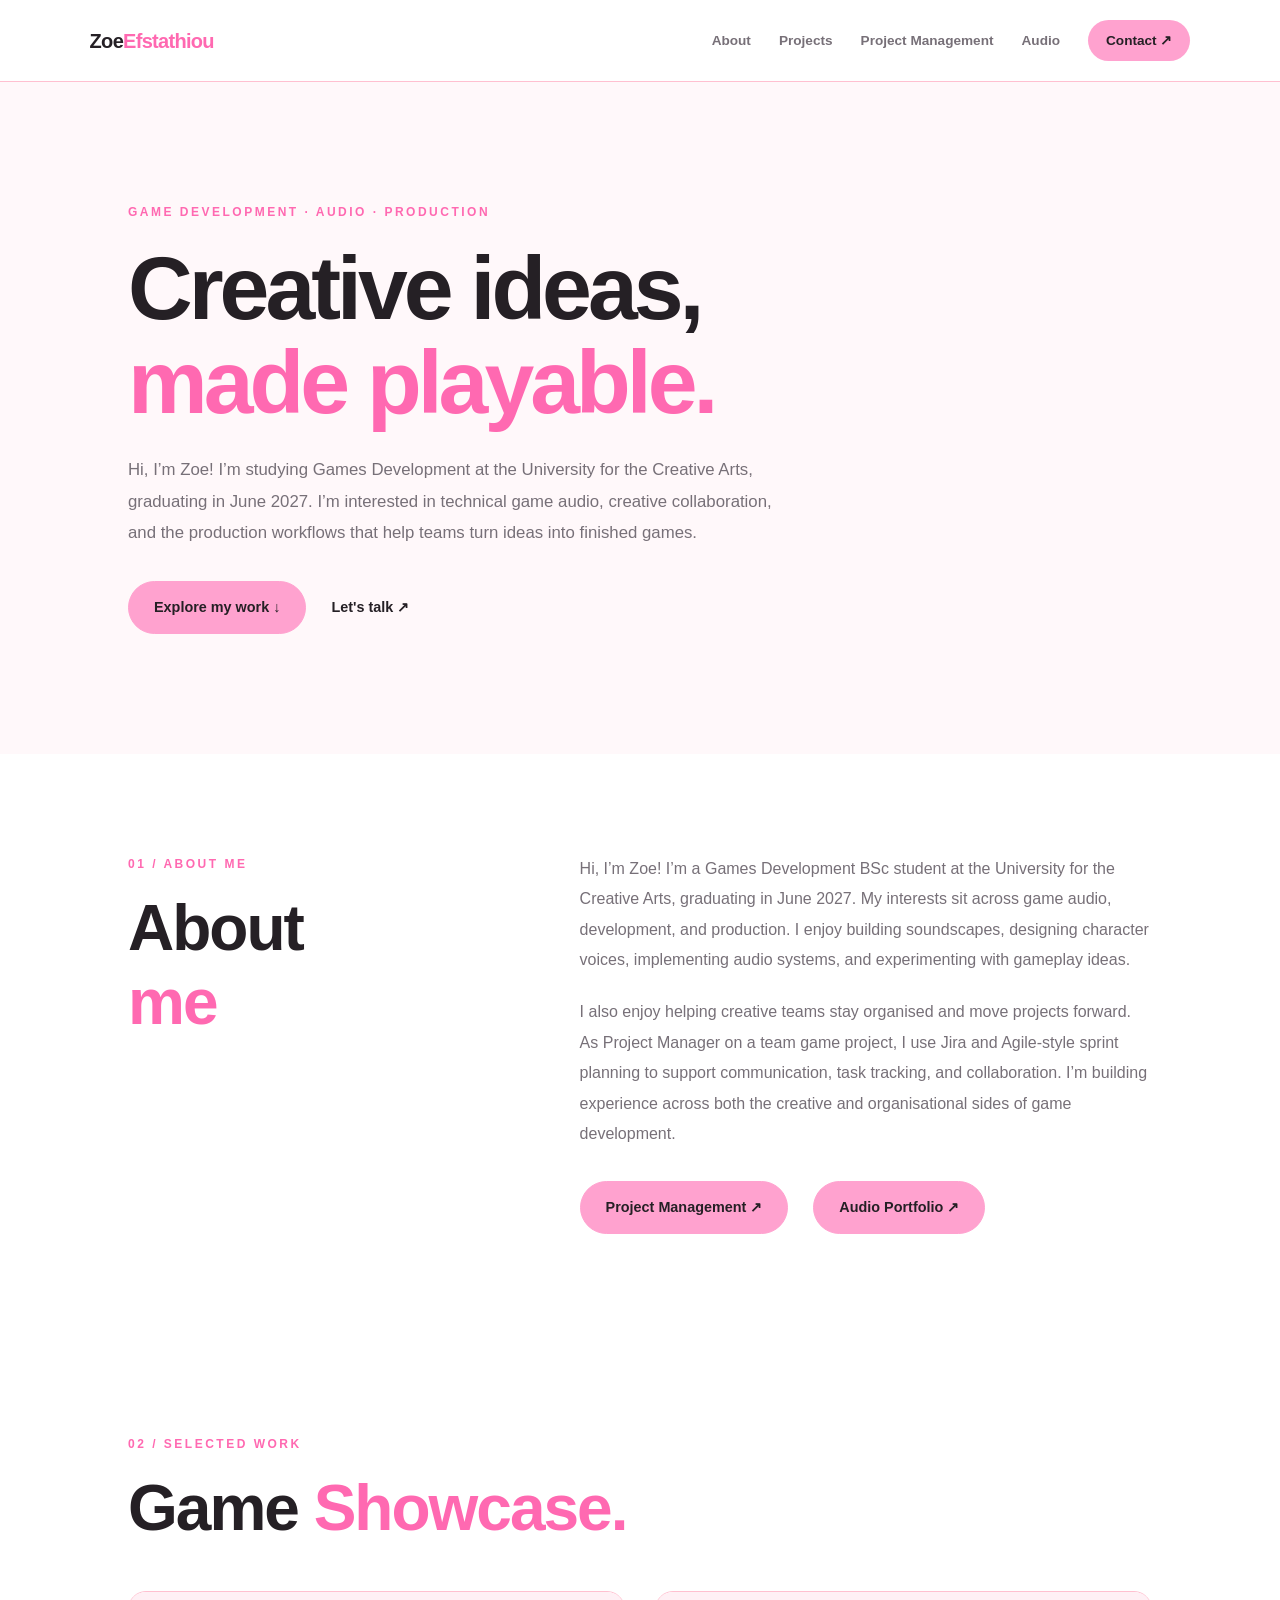
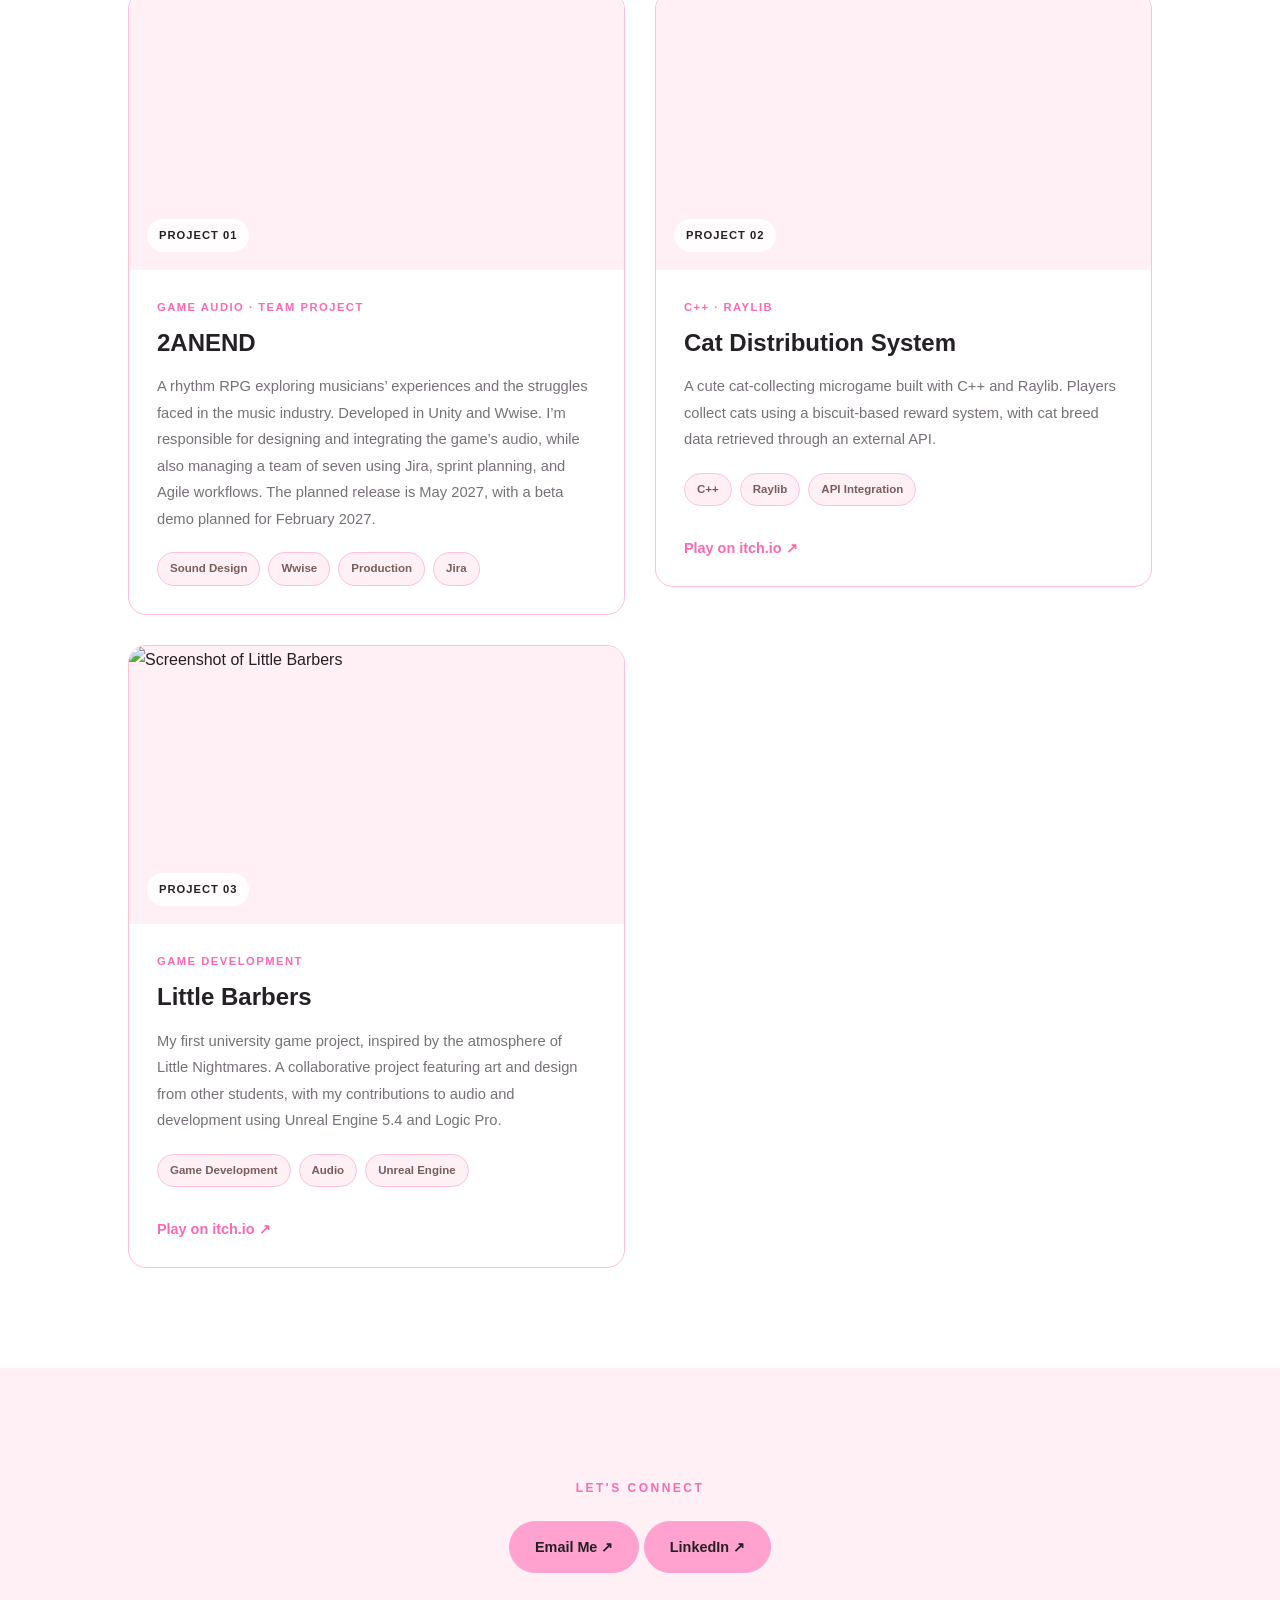
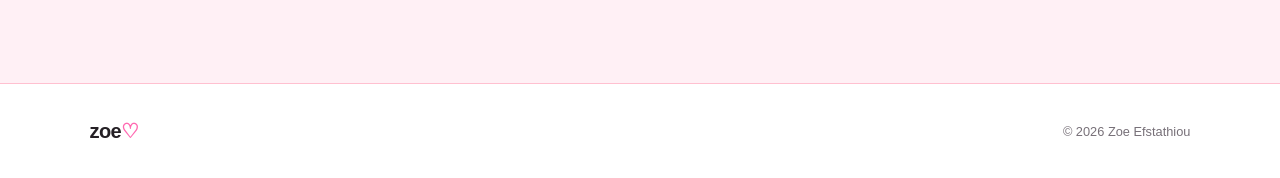
==== index.html @ ca90ed52 "first commit" ====
<!DOCTYPE html>
<html lang="en">
<head>
  <meta charset="UTF-8">
  <meta name="viewport" content="width=device-width, initial-scale=1.0">
  <meta name="description" content="Zoe Efstathiou — Game Development, Audio and Project Management.">
  <title>Zoe Efstathiou | Game Development, Audio & Production</title>
  <link rel="stylesheet" href="style.css">
  <script src="script.js" defer></script>
</head>
<body>
  <header class="navbar">
    <a href="index.html" class="logo">Zoe<span>Efstathiou</span></a>
    <nav>
      <a href="#about">About</a>
      <a href="#projects">Projects</a>
      <a href="project-management.html">Project Management</a>
      <a href="audio.html">Audio</a>
      <a href="#contact" class="nav-button">Contact ↗</a>
    </nav>
  </header>

  <main>
    <section class="hero" id="home">
      <div class="hero-text">
        <p class="eyebrow">GAME DEVELOPMENT · AUDIO · PRODUCTION</p>
        <h1>Creative ideas,<br><span>made playable.</span></h1>
        <p class="intro">
          Hi, I’m Zoe! I’m studying Games Development at the University for
          the Creative Arts, graduating in June 2027. I’m interested in
          technical game audio, creative collaboration, and the production
          workflows that help teams turn ideas into finished games.
        </p>
        <div class="hero-buttons">
          <a href="#projects" class="button">Explore my work ↓</a>
          <a href="#contact" class="text-link">Let's talk ↗</a>
        </div>
      </div>
    </section>

    <section class="section about" id="about">
      <div class="section-heading">
        <p class="eyebrow">01 / ABOUT ME</p>
        <h2>About<br><span>me</span></h2>
      </div>

      <div class="about-content">
        <p>
          Hi, I’m Zoe! I’m a Games Development BSc student at the University
          for the Creative Arts, graduating in June 2027. My interests sit
          across game audio, development, and production. I enjoy building
          soundscapes, designing character voices, implementing audio systems,
          and experimenting with gameplay ideas.
        </p>

        <p>
          I also enjoy helping creative teams stay organised and move projects
          forward. As Project Manager on a team game project, I use Jira and
          Agile-style sprint planning to support communication, task tracking,
          and collaboration. I’m building experience across both the creative
          and organisational sides of game development.
        </p>

        <div class="hero-buttons">
          <a class="button" href="project-management.html">Project Management ↗</a>
          <a class="button" href="audio.html">Audio Portfolio ↗</a>
        </div>
      </div>
    </section>

    <section class="section projects" id="projects">
      <div class="section-title">
        <div>
          <p class="eyebrow">02 / SELECTED WORK</p>
          <h2>Game <span>Showcase.</span></h2>
        </div>
      </div>

      <div class="project-grid">
        <article class="project-card">
          <div class="project-art">
            <img
              class="project-image"
              src="images/titlescreen.png"
              alt="Title screen for 2ANEND"
              onerror="this.style.display='none'">
            <span class="project-number">PROJECT 01</span>
          </div>

          <div class="project-info">
            <p class="project-type">GAME AUDIO · TEAM PROJECT</p>
            <h3>2ANEND</h3>
            <p>
              A rhythm RPG exploring musicians’ experiences and the struggles
              faced in the music industry. Developed in Unity and Wwise. I’m
              responsible for designing and integrating the game’s audio,
              while also managing a team of seven using Jira, sprint planning,
              and Agile workflows. The planned release is May 2027, with a
              beta demo planned for February 2027.
            </p>
            <div class="tags">
              <span>Sound Design</span>
              <span>Wwise</span>
              <span>Production</span>
              <span>Jira</span>
            </div>
          </div>
        </article>

        <article class="project-card">
          <div class="project-art">
            <img
              class="project-image"
              src="images/cat-distribution.png"
              alt="Screenshot of Cat Distribution System"
              onerror="this.style.display='none'">
            <span class="project-number">PROJECT 02</span>
          </div>

          <div class="project-info">
            <p class="project-type">C++ · RAYLIB</p>
            <h3>Cat Distribution System</h3>
            <p>
              A cute cat-collecting microgame built with C++ and Raylib.
              Players collect cats using a biscuit-based reward system,
              with cat breed data retrieved through an external API.
            </p>
            <div class="tags">
              <span>C++</span>
              <span>Raylib</span>
              <span>API Integration</span>
            </div>
          </div>

          <a
            href="https://princessbleach.itch.io/gatcha-cat-wars"
            target="_blank"
            rel="noopener noreferrer"
            class="project-link">
            Play on itch.io ↗
          </a>
        </article>

        <article class="project-card">
          <div class="project-art">
            <img
              class="project-image"
              src="https://img.itch.zone/aW1hZ2UvMzQ2MDA4My8yMDY1NTMwNy5qcGVn/original/nxBTI%2F.jpeg"
              alt="Screenshot of Little Barbers">
            <span class="project-number">PROJECT 03</span>
          </div>

          <div class="project-info">
            <p class="project-type">GAME DEVELOPMENT</p>
            <h3>Little Barbers</h3>
            <p>
              My first university game project, inspired by the atmosphere
              of Little Nightmares. A collaborative project featuring art
              and design from other students, with my contributions to audio
              and development using Unreal Engine 5.4 and Logic Pro.
            </p>
            <div class="tags">
              <span>Game Development</span>
              <span>Audio</span>
              <span>Unreal Engine</span>
            </div>
          </div>

          <a
            href="https://princessbleach.itch.io/littlebarbers"
            target="_blank"
            rel="noopener noreferrer"
            class="project-link">
            Play on itch.io ↗
          </a>
        </article>
      </div>
    </section>

   
<section class="contact" id="contact">
  <p class="eyebrow">LET'S CONNECT</p>

  



  <div class="contact-buttons">
    <a
      class="button contact-button"
      href="mailto:YOUR-EMAIL@example.com">
      Email Me ↗
    </a>

    <a
      class="button contact-button linkedin-button"
      href="https://uk.linkedin.com/in/zoe-e-561929243"
      target="_blank"
      rel="noopener noreferrer">
      LinkedIn ↗
    </a>
  </div>
</section>

  </main>

  <footer>
    <a href="index.html" class="logo">zoe<span>♡</span></a>
    <p>© <span id="year">2026</span> Zoe Efstathiou</p>
  </footer>
</body>
</html>
---- style.css ----
/* ========================================
   ZOE EFSTATHIOU — PORTFOLIO STYLESHEET
   White & Pink Theme — No Gradients
   ======================================== */

/* ---------- COLOURS & VARIABLES ---------- */

:root {
  --pink: #ffa2cf;
  --pink-light: #fff0f5;
  --pink-dark: #ff69b1;
  --white: #ffffff;
  --off-white: #fff8fa;
  --black: #252025;
  --grey: #777078;
  --light-grey: #ffffff;
  --border: #ffc0d0;
  --font-main: Arial, Helvetica, sans-serif;
  --transition: 0.25s ease;
}

/* ---------- RESET ---------- */

* {
  margin: 0;
  padding: 0;
  box-sizing: border-box;
}

html {
  scroll-behavior: smooth;
  scroll-padding-top: 100px;
}

body {
  background: var(--white);
  color: var(--black);
  font-family: var(--font-main);
  line-height: 1.7;
  overflow-x: hidden;
}

img {
  display: block;
  max-width: 100%;
}

a {
  color: inherit;
  text-decoration: none;
  transition: color var(--transition);
}

button,
a {
  -webkit-tap-highlight-color: transparent;
}

::selection {
  background: var(--pink);
  color: var(--black);
}

/* ---------- NAVIGATION ---------- */

.navbar {
  position: sticky;
  top: 0;
  z-index: 1000;

  display: flex;
  justify-content: space-between;
  align-items: center;
  gap: 30px;

  padding: 20px 7%;
  background: rgba(255, 255, 255, 0.94);
  border-bottom: 1px solid var(--border);
  backdrop-filter: blur(12px);
}

.logo {
  font-size: 1.25rem;
  font-weight: 800;
  letter-spacing: -0.7px;
  white-space: nowrap;
}

.logo span {
  color: var(--pink-dark);
}

.navbar nav {
  display: flex;
  align-items: center;
  justify-content: flex-end;
  gap: 28px;
  flex-wrap: wrap;
}

.navbar nav a {
  font-size: 0.85rem;
  font-weight: 600;
  color: var(--grey);
}

.navbar nav a:hover,
.navbar nav a[aria-current="page"] {
  color: var(--pink-dark);
}

.navbar nav .nav-button {
  padding: 9px 18px;
  background: var(--pink);
  color: var(--black);
  border-radius: 30px;
}

.navbar nav .nav-button:hover {
  background: var(--pink-dark);
  color: var(--white);
}

/* ---------- HERO ---------- */

.hero {
  min-height: 570px;
  padding: 120px 10%;

  display: flex;
  align-items: center;

  /* Solid background — no gradient */
  background: var(--off-white);
}

.hero-text {
  width: 100%;
  max-width: 850px;
}

.eyebrow {
  margin-bottom: 18px;
  color: var(--pink-dark);
  font-size: 0.75rem;
  font-weight: 800;
  letter-spacing: 2.5px;
  text-transform: uppercase;
}

.hero h1 {
  margin-bottom: 25px;
  font-size: clamp(3rem, 7vw, 6rem);
  font-weight: 800;
  line-height: 1.05;
  letter-spacing: -4px;
}

.hero h1 span,
.section-heading h2 span,
.section-title h2 span,
.contact h2 span {
  color: var(--pink-dark);
}

.intro {
  max-width: 650px;
  color: var(--grey);
  font-size: 1.05rem;
  line-height: 1.9;
}

.hero-buttons {
  display: flex;
  align-items: center;
  flex-wrap: wrap;
  gap: 25px;
  margin-top: 32px;
}

.button {
  display: inline-flex;
  justify-content: center;
  align-items: center;

  padding: 13px 25px;
  border: 1px solid var(--pink);
  border-radius: 30px;

  background: var(--pink);
  color: var(--black);

  font-size: 0.9rem;
  font-weight: 700;

  transition:
    background var(--transition),
    color var(--transition),
    transform var(--transition);
}

.button:hover {
  background: var(--pink-dark);
  border-color: var(--pink-dark);
  color: var(--white);
  transform: translateY(-3px);
}

.text-link {
  font-size: 0.9rem;
  font-weight: 700;
}

.text-link:hover {
  color: var(--pink-dark);
}

/* ---------- GENERAL SECTIONS ---------- */

.section {
  padding: 100px 10%;
}

.section-heading {
  margin-bottom: 45px;
}

.section-heading h2,
.section-title h2 {
  font-size: clamp(2.4rem, 5vw, 4rem);
  font-weight: 800;
  line-height: 1.15;
  letter-spacing: -2px;
}

.section-description {
  margin-top: 15px;
  color: var(--grey);
}

.section-title {
  display: flex;
  justify-content: space-between;
  align-items: flex-end;
  margin-bottom: 45px;
}

/* ---------- ABOUT ---------- */

.about {
  display: grid;
  grid-template-columns: 0.8fr 1.2fr;
  gap: 70px;
  align-items: start;
}

.about-content {
  max-width: 760px;
}

.about-content > p {
  margin-bottom: 22px;
  color: var(--grey);
  font-size: 1rem;
  line-height: 1.9;
}

.about-content strong {
  color: var(--black);
}

/* ---------- PROJECT GRID ---------- */

.project-grid {
  display: grid;
  grid-template-columns: repeat(2, minmax(0, 1fr));
  gap: 30px;
  align-items: start;
}

.project-card {
  overflow: hidden;
  background: var(--white);
  border: 1px solid var(--border);
  border-radius: 18px;

  transition:
    transform var(--transition),
    box-shadow var(--transition);
}

.project-card:hover {
  transform: translateY(-5px);
  box-shadow: 0 15px 35px rgba(190, 120, 120, 0.12);
}

.project-art {
  position: relative;
  min-height: 220px;
  aspect-ratio: 16 / 9;
  overflow: hidden;

  display: flex;
  justify-content: center;
  align-items: center;

  background: var(--pink-light);
}

.project-image {
  width: 100%;
  height: 100%;
  min-height: 220px;
  object-fit: cover;
  transition: transform 0.4s ease;
}

.project-card:hover .project-image {
  transform: scale(1.04);
}

.project-number {
  position: absolute;
  left: 18px;
  bottom: 18px;

  padding: 7px 12px;
  border-radius: 20px;

  background: rgba(255, 255, 255, 0.9);
  color: var(--black);

  font-size: 0.7rem;
  font-weight: 800;
  letter-spacing: 1px;
}

.project-info {
  padding: 28px;
}

.project-type {
  margin-bottom: 10px;
  color: var(--pink-dark);
  font-size: 0.7rem;
  font-weight: 800;
  letter-spacing: 1.5px;
}

.project-info h3,
.project-content h3,
.soundcloud-card h3 {
  margin-bottom: 15px;
  font-size: 1.5rem;
  line-height: 1.3;
}

.project-info > p:not(.project-type) {
  margin-bottom: 18px;
  color: var(--grey);
  font-size: 0.92rem;
  line-height: 1.8;
}

.tags {
  display: flex;
  flex-wrap: wrap;
  gap: 8px;
  margin-top: 20px;
}

.tags span {
  padding: 6px 12px;
  border: 1px solid var(--border);
  border-radius: 20px;

  background: var(--pink-light);
  color: #795c5c;

  font-size: 0.72rem;
  font-weight: 600;
}

.project-link {
  display: inline-block;
  margin: 0 28px 25px;
  color: var(--pink-dark);
  font-size: 0.9rem;
  font-weight: 700;
}

.project-link:hover {
  color: var(--black);
}

/* ---------- AUDIO SHOWCASE ---------- */

.soundcloud-grid {
  display: grid;
  grid-template-columns: repeat(2, minmax(0, 1fr));
  gap: 30px;
  align-items: start;
}

.soundcloud-card {
  min-width: 0;
  padding: 25px;

  border: 1px solid var(--border);
  border-radius: 18px;
  background: var(--off-white);
}

.track-number {
  margin-bottom: 12px;
  color: var(--pink-dark);
  font-size: 0.7rem;
  font-weight: 800;
  letter-spacing: 1.5px;
}

.soundcloud-card h3 {
  margin-bottom: 20px;
}

.soundcloud-card iframe {
  display: block;
  width: 100%;
  max-width: 100%;
  border: 0;
  border-radius: 8px;
}

.soundcloud-caption {
  margin-top: 18px;
  font-size: 0.85rem;
  font-weight: 700;
}

.soundcloud-caption a {
  color: var(--pink-dark);
}

.soundcloud-caption a:hover {
  color: var(--black);
}

/* ---------- CONTACT ---------- */

.contact {
  padding: 110px 10%;
  text-align: center;

  /* Solid light-pink background — no gradient */
  background: var(--pink-light);
}

.contact h2 {
  margin-bottom: 25px;
  font-size: clamp(2.7rem, 6vw, 5rem);
  font-weight: 800;
  line-height: 1.1;
  letter-spacing: -3px;
}

.contact > p:not(.eyebrow) {
  max-width: 550px;
  margin: 0 auto 30px;
  color: var(--grey);
}

.contact-button {
  margin-top: 5px;
}

/* ---------- FOOTER ---------- */

footer {
  display: flex;
  justify-content: space-between;
  align-items: center;
  gap: 20px;

  padding: 30px 7%;
  border-top: 1px solid var(--border);
  background: var(--white);
}

footer p {
  color: var(--grey);
  font-size: 0.8rem;
}

/* ---------- ACCESSIBILITY ---------- */

a:focus-visible,
button:focus-visible {
  outline: 3px solid var(--pink-dark);
  outline-offset: 4px;
}

/* ---------- RESPONSIVE DESIGN ---------- */

@media (max-width: 900px) {
  .navbar {
    padding: 18px 5%;
    align-items: flex-start;
  }

  .navbar nav {
    gap: 15px;
  }

  .about {
    grid-template-columns: 1fr;
    gap: 25px;
  }

  .project-grid,
  .soundcloud-grid {
    grid-template-columns: 1fr;
  }

  .hero,
  .section,
  .contact {
    padding-left: 7%;
    padding-right: 7%;
  }
}

@media (max-width: 600px) {
  .navbar {
    position: relative;
    flex-direction: column;
    align-items: flex-start;
    gap: 15px;
  }

  .navbar nav {
    justify-content: flex-start;
    gap: 12px 18px;
  }

  .navbar nav a {
    font-size: 0.8rem;
  }

  .hero {
    min-height: auto;
    padding-top: 85px;
    padding-bottom: 85px;
  }

  .hero h1 {
    font-size: clamp(2.8rem, 12vw, 4.5rem);
    letter-spacing: -2px;
  }

  .hero-buttons {
    align-items: flex-start;
    gap: 18px;
  }

  .section {
    padding-top: 70px;
    padding-bottom: 70px;
  }

  .section-heading h2,
  .section-title h2 {
    letter-spacing: -1px;
  }

  .project-info {
    padding: 22px;
  }

  .soundcloud-card {
    padding: 18px;
  }

  .contact {
    padding-top: 80px;
    padding-bottom: 80px;
  }

  .contact h2 {
    letter-spacing: -1.5px;
  }

  footer {
    padding: 25px 6%;
  }
}
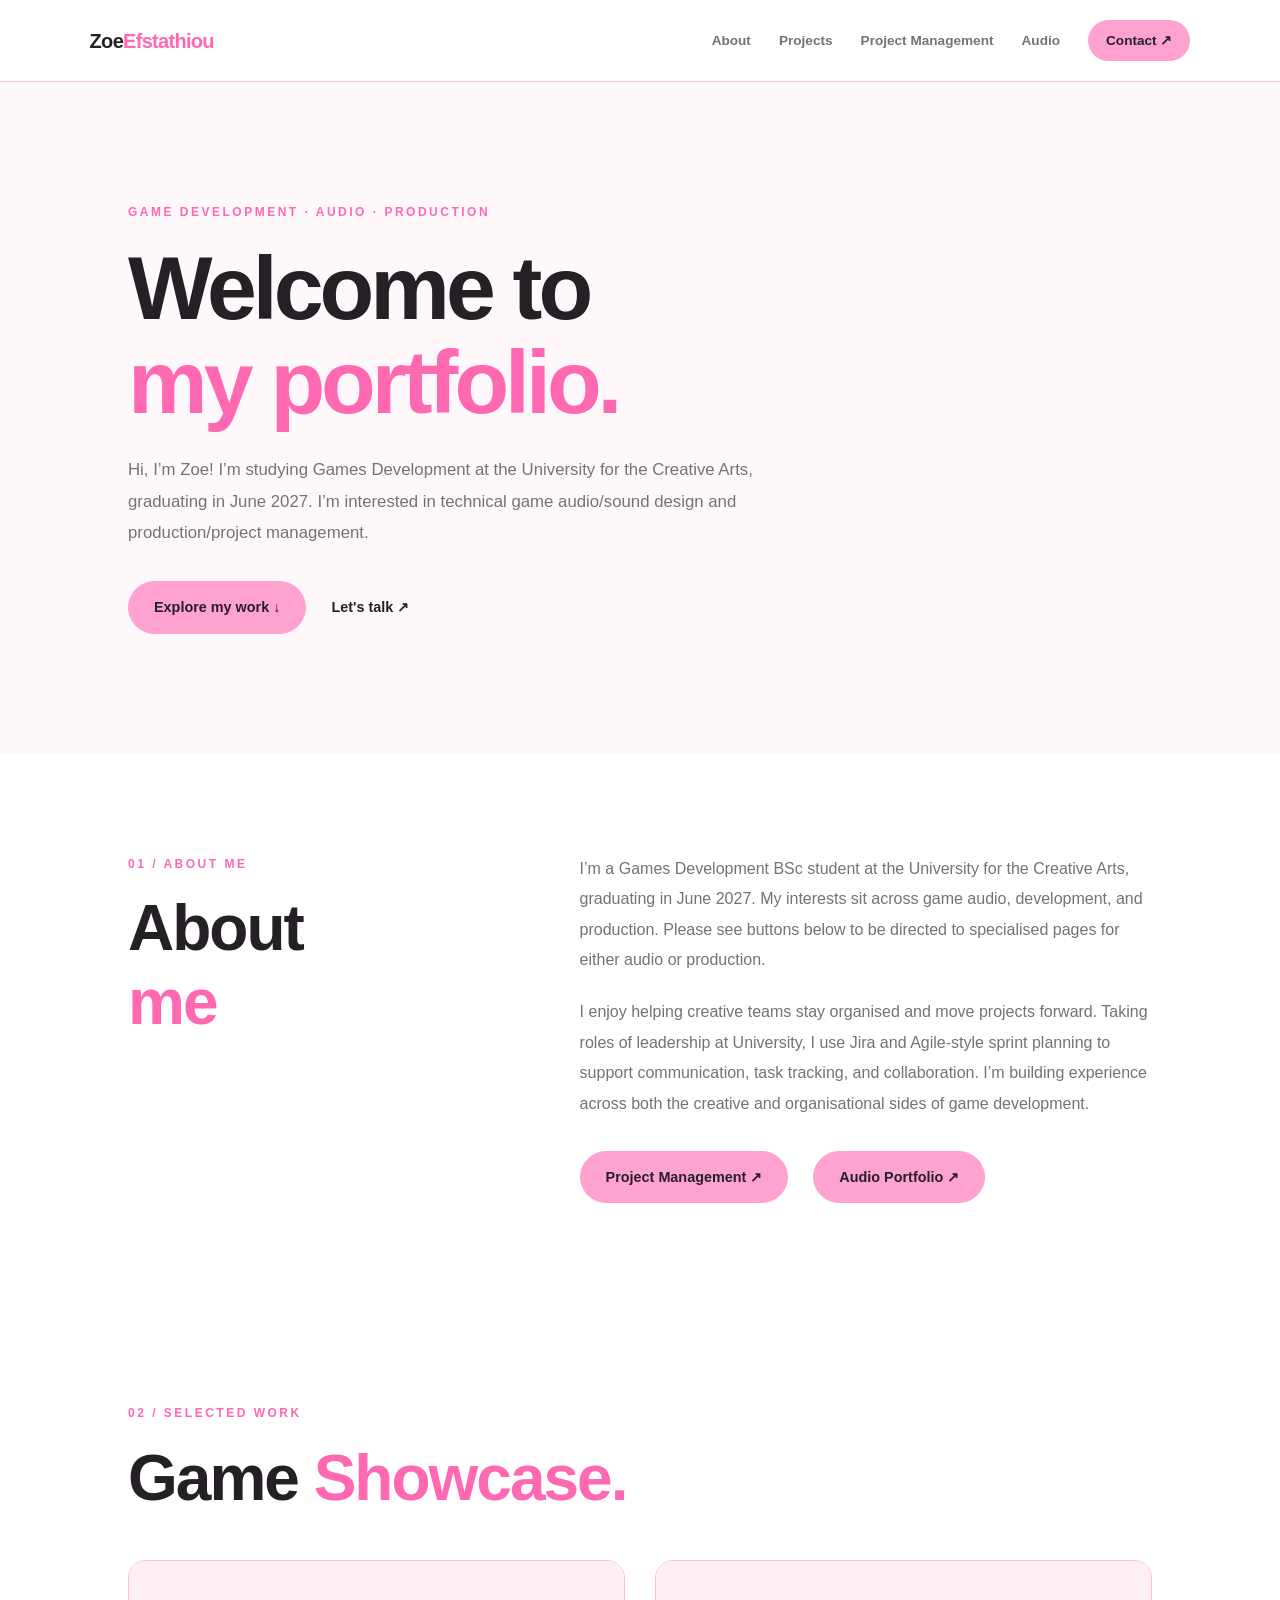
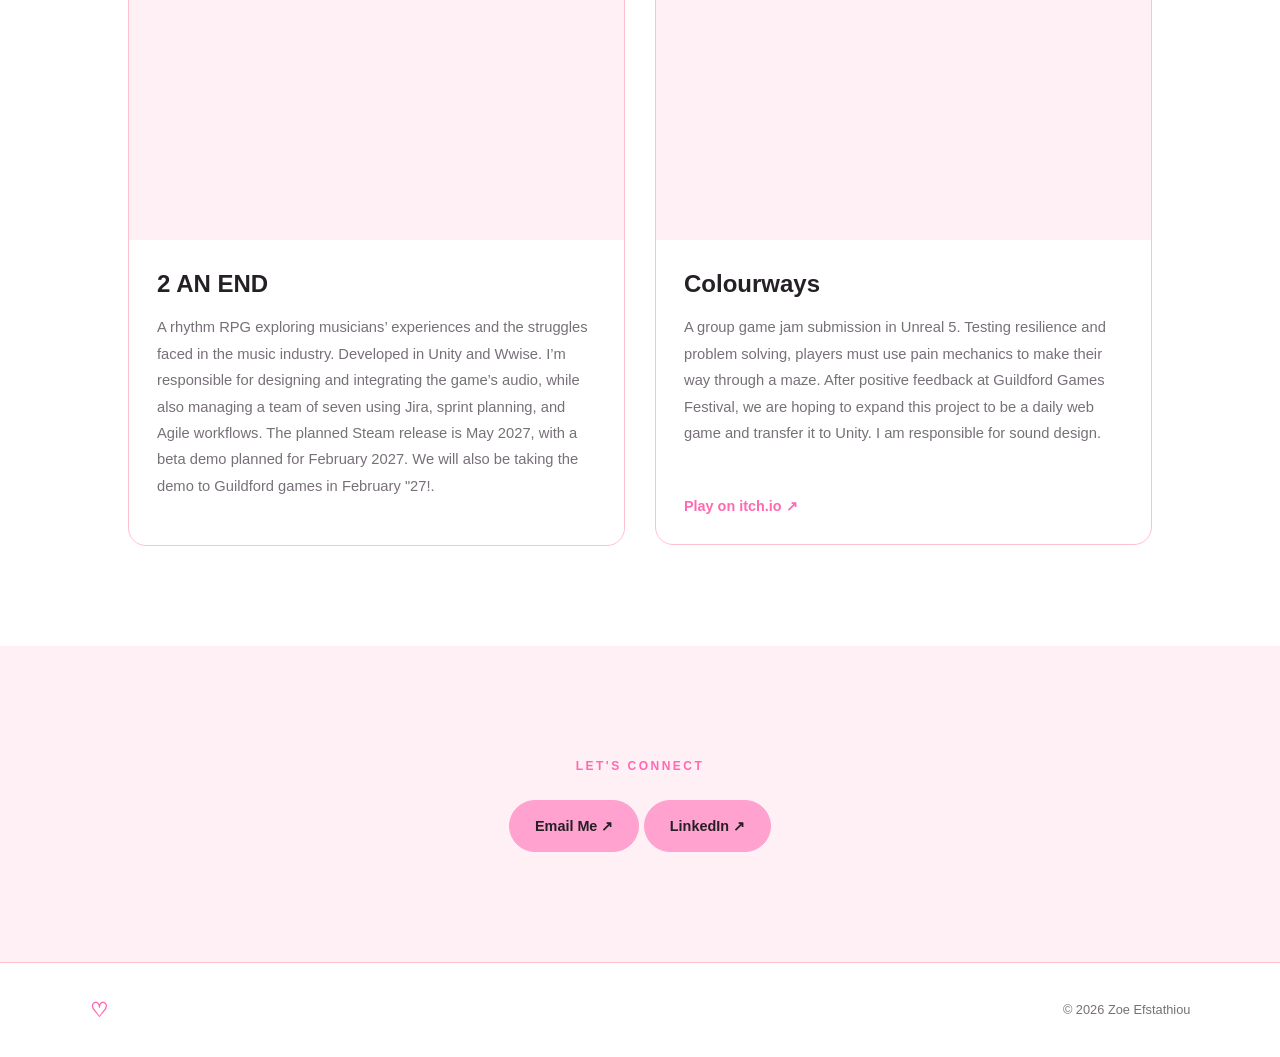
==== commit 3ac1b01c: "updates" ====
--- a/index.html
+++ b/index.html
@@ -24,12 +24,11 @@
     <section class="hero" id="home">
       <div class="hero-text">
         <p class="eyebrow">GAME DEVELOPMENT · AUDIO · PRODUCTION</p>
-        <h1>Creative ideas,<br><span>made playable.</span></h1>
+        <h1>Welcome to <br><span> my portfolio.</span></h1>
         <p class="intro">
           Hi, I’m Zoe! I’m studying Games Development at the University for
           the Creative Arts, graduating in June 2027. I’m interested in
-          technical game audio, creative collaboration, and the production
-          workflows that help teams turn ideas into finished games.
+          technical game audio/sound design and production/project management.
         </p>
         <div class="hero-buttons">
           <a href="#projects" class="button">Explore my work ↓</a>
@@ -46,16 +45,15 @@
 
       <div class="about-content">
         <p>
-          Hi, I’m Zoe! I’m a Games Development BSc student at the University
+          I’m a Games Development BSc student at the University
           for the Creative Arts, graduating in June 2027. My interests sit
-          across game audio, development, and production. I enjoy building
-          soundscapes, designing character voices, implementing audio systems,
-          and experimenting with gameplay ideas.
+          across game audio, development, and production. Please see buttons below to be directed to
+          specialised pages for either audio or production.
         </p>
 
         <p>
-          I also enjoy helping creative teams stay organised and move projects
-          forward. As Project Manager on a team game project, I use Jira and
+          I enjoy helping creative teams stay organised and move projects
+          forward. Taking roles of leadership at University, I use Jira and
           Agile-style sprint planning to support communication, task tracking,
           and collaboration. I’m building experience across both the creative
           and organisational sides of game development.
@@ -82,28 +80,22 @@
             <img
               class="project-image"
               src="images/titlescreen.png"
-              alt="Title screen for 2ANEND"
               onerror="this.style.display='none'">
-            <span class="project-number">PROJECT 01</span>
+            
           </div>
 
           <div class="project-info">
-            <p class="project-type">GAME AUDIO · TEAM PROJECT</p>
-            <h3>2ANEND</h3>
+  
+            <h3>2 AN END</h3>
             <p>
               A rhythm RPG exploring musicians’ experiences and the struggles
               faced in the music industry. Developed in Unity and Wwise. I’m
               responsible for designing and integrating the game’s audio,
               while also managing a team of seven using Jira, sprint planning,
-              and Agile workflows. The planned release is May 2027, with a
-              beta demo planned for February 2027.
+              and Agile workflows. The planned Steam release is May 2027, with a
+              beta demo planned for February 2027. We will also be taking the demo to Guildford games in February "27!.
             </p>
-            <div class="tags">
-              <span>Sound Design</span>
-              <span>Wwise</span>
-              <span>Production</span>
-              <span>Jira</span>
-            </div>
+            
           </div>
         </article>
 
@@ -112,28 +104,21 @@
             <img
               class="project-image"
               src="images/cat-distribution.png"
-              alt="Screenshot of Cat Distribution System"
               onerror="this.style.display='none'">
-            <span class="project-number">PROJECT 02</span>
+          
           </div>
 
           <div class="project-info">
-            <p class="project-type">C++ · RAYLIB</p>
-            <h3>Cat Distribution System</h3>
+            <h3>Colourways</h3>
             <p>
-              A cute cat-collecting microgame built with C++ and Raylib.
-              Players collect cats using a biscuit-based reward system,
-              with cat breed data retrieved through an external API.
+              A group game jam submission in Unreal 5. Testing resilience and problem solving, players must use pain mechanics
+              to make their way through a maze. After positive feedback at Guildford Games Festival, we are hoping to expand this project to be a daily web game and transfer it to Unity. I am responsible for sound design. 
             </p>
-            <div class="tags">
-              <span>C++</span>
-              <span>Raylib</span>
-              <span>API Integration</span>
-            </div>
+           
           </div>
 
           <a
-            href="https://princessbleach.itch.io/gatcha-cat-wars"
+            href="https://harry-dillamore.itch.io/colorways"
             target="_blank"
             rel="noopener noreferrer"
             class="project-link">
@@ -141,39 +126,7 @@
           </a>
         </article>
 
-        <article class="project-card">
-          <div class="project-art">
-            <img
-              class="project-image"
-              src="https://img.itch.zone/aW1hZ2UvMzQ2MDA4My8yMDY1NTMwNy5qcGVn/original/nxBTI%2F.jpeg"
-              alt="Screenshot of Little Barbers">
-            <span class="project-number">PROJECT 03</span>
-          </div>
-
-          <div class="project-info">
-            <p class="project-type">GAME DEVELOPMENT</p>
-            <h3>Little Barbers</h3>
-            <p>
-              My first university game project, inspired by the atmosphere
-              of Little Nightmares. A collaborative project featuring art
-              and design from other students, with my contributions to audio
-              and development using Unreal Engine 5.4 and Logic Pro.
-            </p>
-            <div class="tags">
-              <span>Game Development</span>
-              <span>Audio</span>
-              <span>Unreal Engine</span>
-            </div>
-          </div>
-
-          <a
-            href="https://princessbleach.itch.io/littlebarbers"
-            target="_blank"
-            rel="noopener noreferrer"
-            class="project-link">
-            Play on itch.io ↗
-          </a>
-        </article>
+        
       </div>
     </section>
 
@@ -205,7 +158,7 @@
   </main>
 
   <footer>
-    <a href="index.html" class="logo">zoe<span>♡</span></a>
+    <a href="index.html" class="logo"><span>♡</span></a>
     <p>© <span id="year">2026</span> Zoe Efstathiou</p>
   </footer>
 </body>
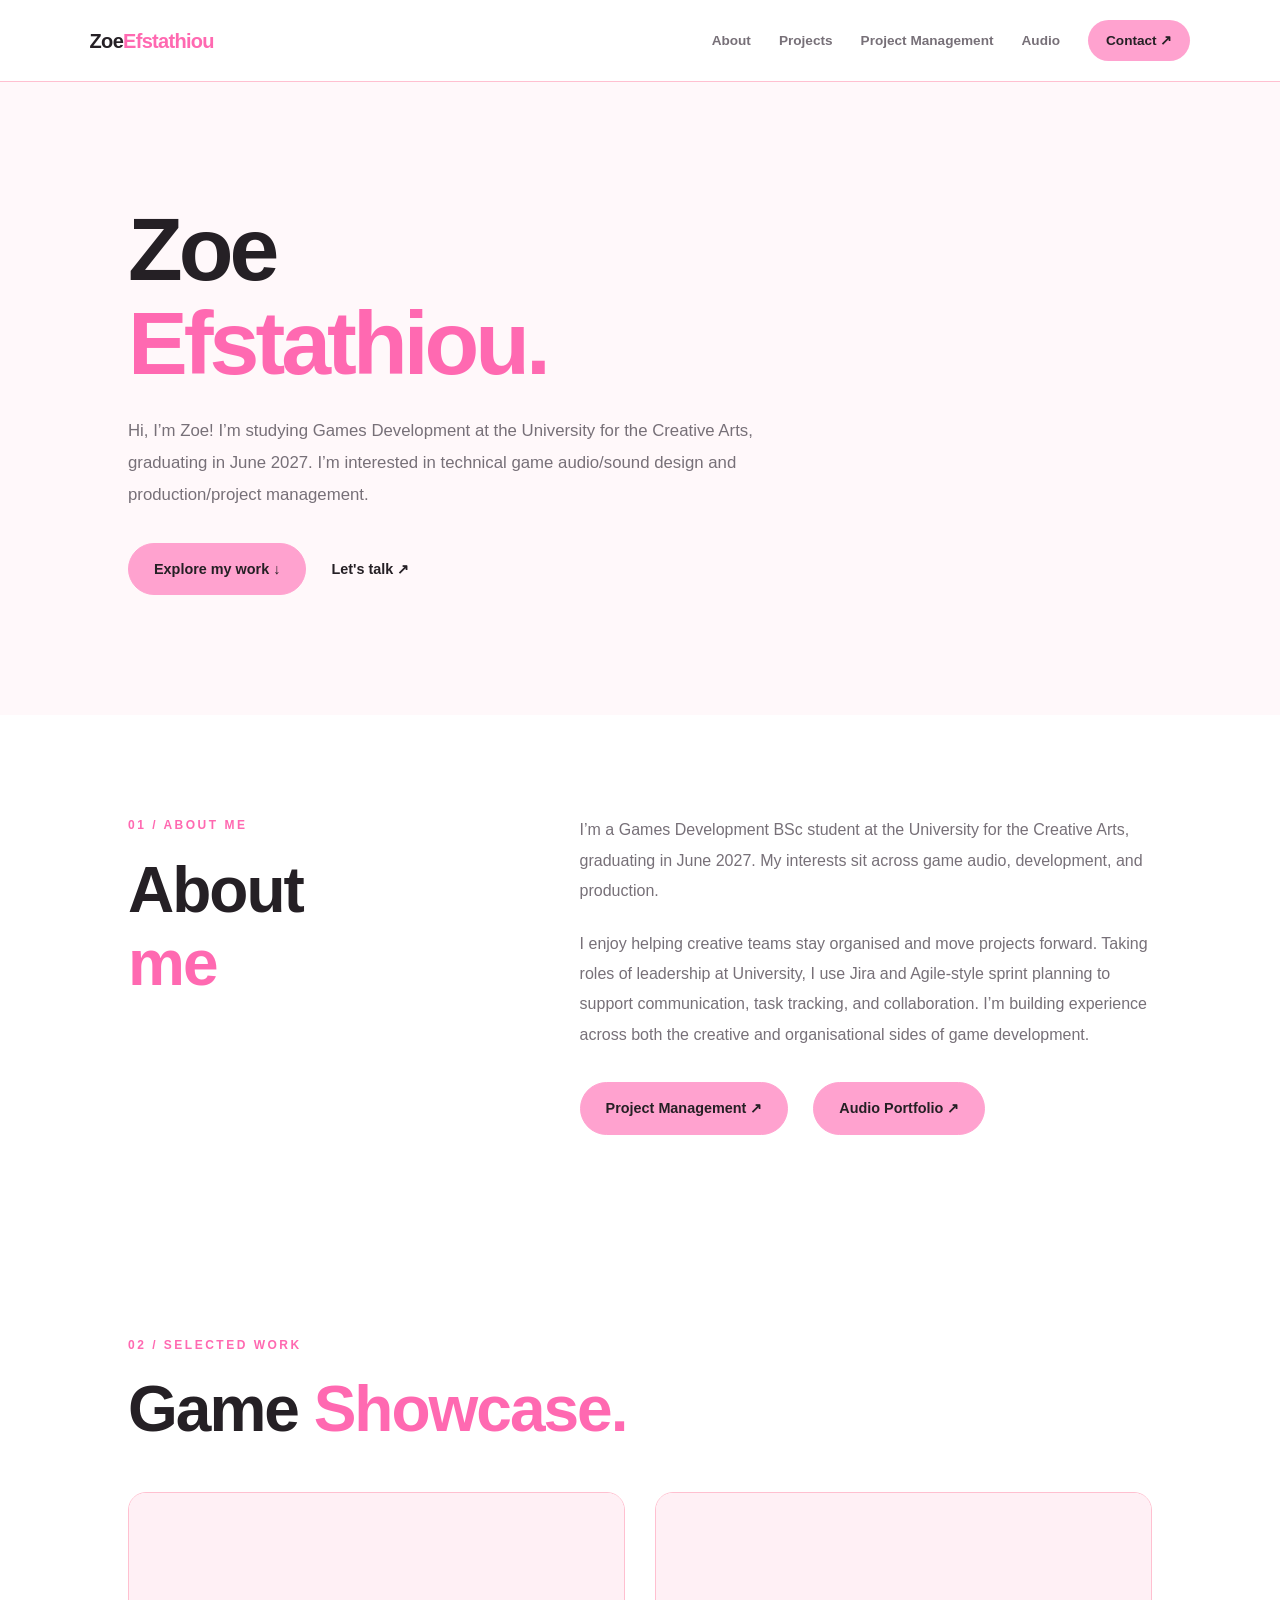
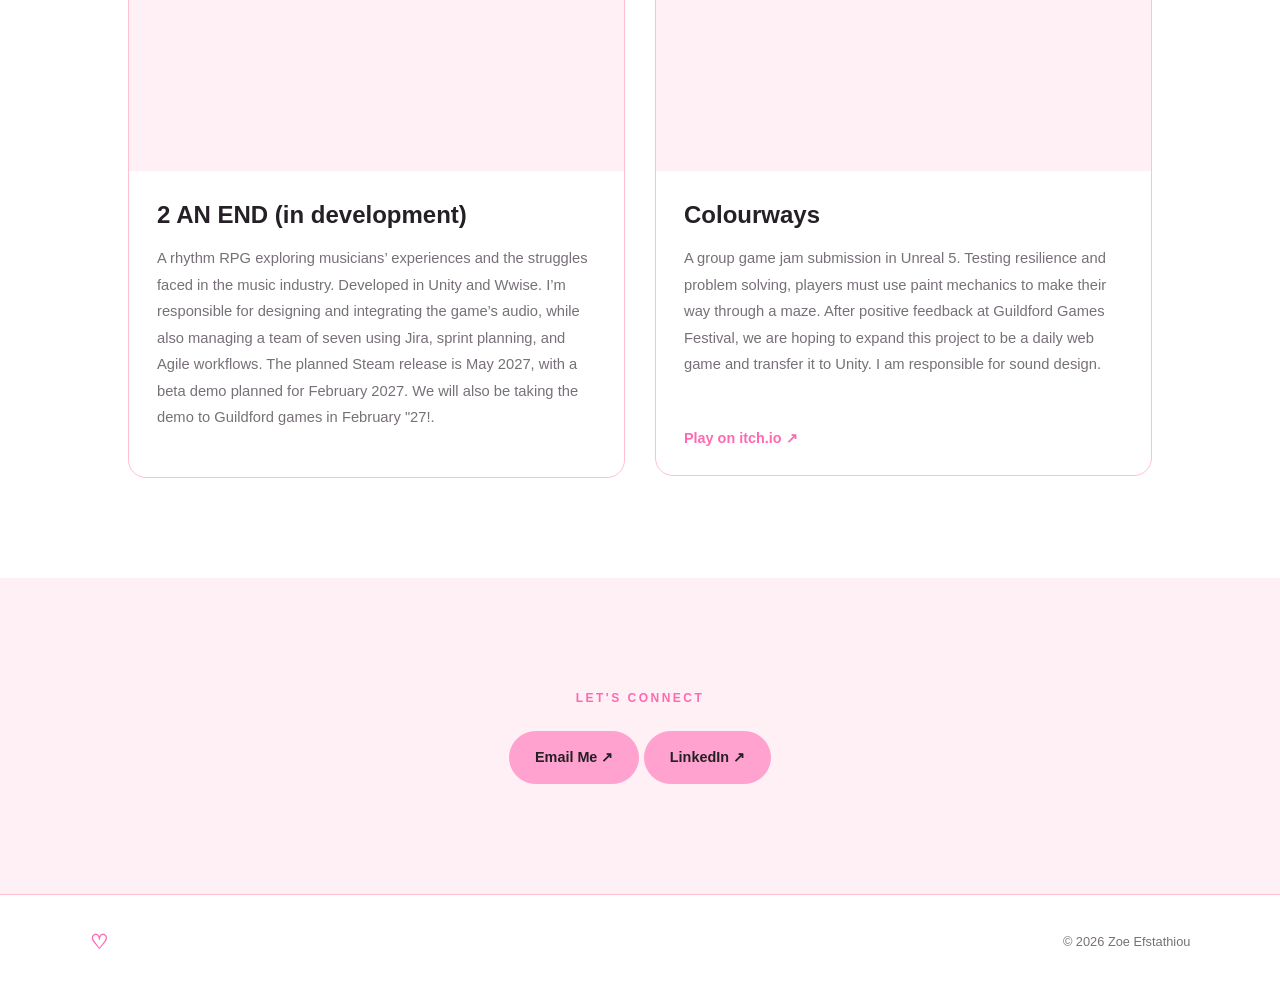
==== commit 7eb9c4dd: "." ====
--- a/index.html
+++ b/index.html
@@ -23,8 +23,8 @@
   <main>
     <section class="hero" id="home">
       <div class="hero-text">
-        <p class="eyebrow">GAME DEVELOPMENT · AUDIO · PRODUCTION</p>
-        <h1>Welcome to <br><span> my portfolio.</span></h1>
+      
+        <h1>Zoe <br><span> Efstathiou.</span></h1>
         <p class="intro">
           Hi, I’m Zoe! I’m studying Games Development at the University for
           the Creative Arts, graduating in June 2027. I’m interested in
@@ -47,8 +47,7 @@
         <p>
           I’m a Games Development BSc student at the University
           for the Creative Arts, graduating in June 2027. My interests sit
-          across game audio, development, and production. Please see buttons below to be directed to
-          specialised pages for either audio or production.
+          across game audio, development, and production. 
         </p>
 
         <p>
@@ -86,7 +85,7 @@
 
           <div class="project-info">
   
-            <h3>2 AN END</h3>
+            <h3>2 AN END (in development)</h3>
             <p>
               A rhythm RPG exploring musicians’ experiences and the struggles
               faced in the music industry. Developed in Unity and Wwise. I’m
@@ -111,7 +110,7 @@
           <div class="project-info">
             <h3>Colourways</h3>
             <p>
-              A group game jam submission in Unreal 5. Testing resilience and problem solving, players must use pain mechanics
+              A group game jam submission in Unreal 5. Testing resilience and problem solving, players must use paint mechanics
               to make their way through a maze. After positive feedback at Guildford Games Festival, we are hoping to expand this project to be a daily web game and transfer it to Unity. I am responsible for sound design. 
             </p>
            
--- a/style.css
+++ b/style.css
@@ -266,6 +266,15 @@
   line-height: 1.9;
 }
 
+.about-content {
+  margin-bottom: 35px;
+}
+
+.about-content:last-of-type {
+  margin-bottom: 0;
+}
+
+
 .about-content strong {
   color: var(--black);
 }
